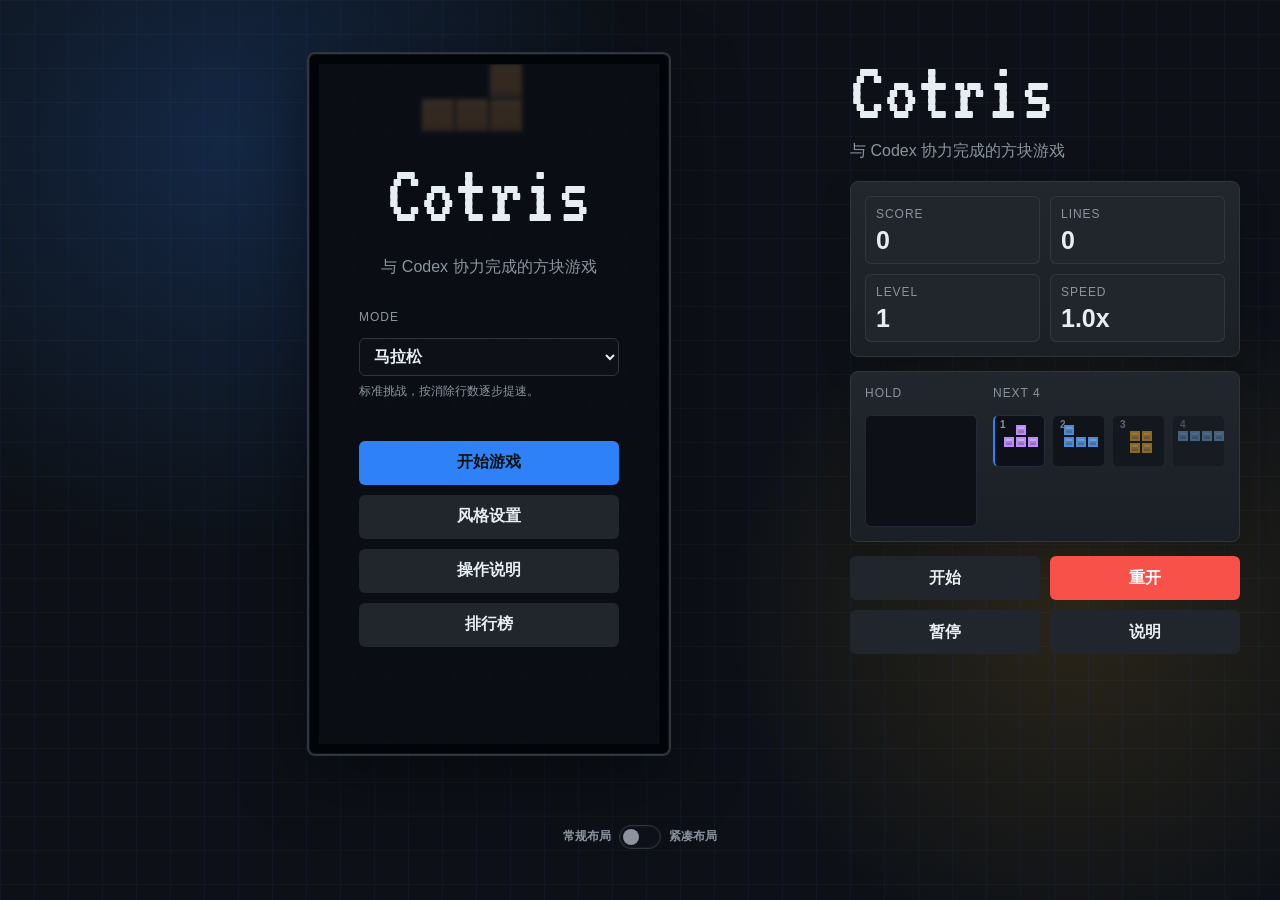
==== index.html @ e8be88e4 "Release Cotris 2.0" ====
<!doctype html>
<html lang="zh-CN">
<head>
  <meta charset="utf-8">
  <meta name="viewport" content="width=device-width, initial-scale=1">
  <title>Cotris</title>
  <link rel="icon" href="./assets/icons/favicon.ico" sizes="any">
  <link rel="icon" href="./assets/icons/cotris-icon.svg" type="image/svg+xml">
  <link rel="apple-touch-icon" href="./assets/icons/apple-touch-icon.png">
  <link rel="manifest" href="./site.webmanifest">
  <link rel="stylesheet" href="./src/styles/app.css?v=2.1-mobile-6">
</head>
<body>
  <main class="shell">
    <section class="stage" aria-label="Cotris 游戏区域">
      <div class="board-scale-box">
        <div class="board-scale-content">
        <div class="board-wrap">
        <canvas id="board" width="340" height="680" aria-label="Cotris 棋盘"></canvas>
        <div class="overlay show" id="overlay">
          <div class="overlay-panel active" data-view="menu">
            <h1 class="menu-title">Cotris</h1>
            <p>与 Codex 协力完成的方块游戏</p>
            <div class="mode-picker">
              <label class="label" for="modeSelect">Mode</label>
              <select id="modeSelect" aria-label="选择游戏模式"></select>
              <small id="modeDescription"></small>
            </div>
            <div class="overlay-actions">
              <button id="menuStartButton" type="button">开始游戏</button>
              <button class="secondary" data-open-view="settings" type="button">风格设置</button>
              <button class="secondary" data-open-view="help" type="button">操作说明</button>
              <button class="secondary" data-open-view="scores" type="button">排行榜</button>
            </div>
          </div>

          <div class="overlay-panel" data-view="pause">
            <h1>暂停</h1>
            <p>当前进度已保留</p>
            <div class="overlay-actions">
              <button id="resumeButton" type="button">继续</button>
              <button class="secondary" id="pauseRestartButton" type="button">重开</button>
              <button class="secondary" data-open-view="settings" type="button">风格设置</button>
              <button class="secondary" data-open-view="help" type="button">操作说明</button>
              <button class="secondary" data-open-view="menu" type="button">主菜单</button>
            </div>
          </div>

          <div class="overlay-panel" data-view="gameOver">
            <h1>游戏结束</h1>
            <p id="finalScoreText">最终分数：0</p>
            <div class="overlay-actions">
              <button id="playAgainButton" type="button">再玩一次</button>
              <button class="secondary" data-open-view="scores" type="button">排行榜</button>
              <button class="secondary" data-open-view="settings" type="button">风格设置</button>
              <button class="secondary" data-open-view="menu" type="button">主菜单</button>
            </div>
          </div>

          <div class="overlay-panel" data-view="settings">
            <h1>风格设置</h1>
            <div class="settings-block">
              <div class="theme-head">
                <div>
                  <span class="label">Theme</span>
                </div>
                <select id="themeSelect" aria-label="选择界面皮肤"></select>
              </div>
              <p class="theme-description" id="themeDescription"></p>
              <div class="swatches" id="themeSwatches" aria-label="当前方块配色"></div>
              <label class="setting-row">
                <span>
                  <strong>随机风格</strong>
                  <small>每消除 10 行后切换</small>
                </span>
                <input id="randomThemeToggle" type="checkbox">
              </label>
              <label class="setting-row">
                <span>
                  <strong>幽灵落点</strong>
                  <small>显示当前方块将落到的位置</small>
                </span>
                <input id="ghostToggle" type="checkbox">
              </label>
              <label class="setting-row">
                <span>
                  <strong>音效</strong>
                  <small>播放移动、旋转、落地、消除和菜单反馈</small>
                </span>
                <input id="soundToggle" type="checkbox">
              </label>
              <label class="setting-row">
                <span>
                  <strong>背景音乐</strong>
                  <small>开始游戏后播放，暂停时自动降低音量</small>
                </span>
                <input id="musicToggle" type="checkbox">
              </label>
              <div class="setting-row range-setting">
                <span>
                  <strong>音乐音量</strong>
                  <small><output id="musicVolumeValue" for="musicVolume">15%</output></small>
                </span>
                <input id="musicVolume" type="range" min="0" max="100" step="1" aria-label="音乐音量">
              </div>
            </div>
            <button class="secondary" data-back type="button">返回</button>
          </div>

          <div class="overlay-panel" data-view="scores">
            <h1>排行榜</h1>
            <ol class="score-list" id="scoreList"></ol>
            <button class="secondary" data-back type="button">返回</button>
          </div>

          <div class="overlay-panel" data-view="help">
            <h1>操作说明</h1>
            <div class="help-list">
              <div><span class="key">←</span><span class="key">→</span>左右移动</div>
              <div><span class="key">↑</span>旋转</div>
              <div><span class="key">C</span>暂存当前方块</div>
              <div><span class="key">↓</span>软降</div>
              <div><span class="key">Space</span>硬降</div>
              <div><span class="key">P</span>暂停 / 继续</div>
            </div>
            <button class="secondary" data-back type="button">返回</button>
          </div>
        </div>
        </div>
      </div>
      </div>
      <div class="touch" aria-label="触屏控制">
        <div class="touch-pad touch-move" aria-label="移动">
          <button class="touch-up" type="button" data-action="drop" aria-label="硬降">↑</button>
          <button class="touch-left" type="button" data-action="left" aria-label="左移">←</button>
          <button class="touch-down" type="button" data-action="down" aria-label="软降">↓</button>
          <button class="touch-right" type="button" data-action="right" aria-label="右移">→</button>
        </div>
        <button class="touch-hold" type="button" data-action="hold" aria-label="暂存">H</button>
        <div class="touch-pad touch-rotate" aria-label="旋转">
          <button type="button" data-action="rotateLeft" aria-label="左旋">↺</button>
          <button type="button" data-action="rotate" aria-label="右旋">↻</button>
        </div>
      </div>
    </section>

    <aside class="side">
      <header>
        <h1 class="title">Cotris</h1>
        <button class="mobile-actions-toggle" type="button" aria-label="打开游戏菜单" aria-expanded="false">☰</button>
        <p class="subtitle">与 Codex 协力完成的方块游戏</p>
      </header>

      <section class="panel stats" aria-label="游戏数据">
        <div class="stat">
          <span class="label">Score</span>
          <strong class="value" id="score">0</strong>
        </div>
        <div class="stat">
          <span class="label">Lines</span>
          <strong class="value" id="lines">0</strong>
        </div>
        <div class="stat">
          <span class="label">Level</span>
          <strong class="value" id="level">1</strong>
        </div>
        <div class="stat">
          <span class="label">Speed</span>
          <strong class="value" id="speed">1.00x</strong>
        </div>
      </section>

      <section class="panel previews" aria-label="暂存和后续方块">
        <div class="preview-block">
          <span class="label">Hold</span>
          <canvas id="hold" width="104" height="104"></canvas>
        </div>
        <div class="preview-block">
          <span class="label">Next 4</span>
          <div class="next-list" id="nextList" aria-label="后续五个方块"></div>
        </div>
      </section>

      <section class="actions">
        <button class="secondary" data-open-view="menu" type="button">开始</button>
        <button class="danger" type="button" id="resetButton">重开</button>
        <button class="secondary" type="button" id="pauseButton">暂停</button>
        <button class="secondary" data-open-view="help" type="button">说明</button>
      </section>

      <nav class="dev-links" aria-label="开发入口">
        <span>Dev</span>
        <a href="./theme-preview.html">Theme Preview</a>
        <a href="./todo.html">Todo</a>
        <a href="./about.html">About</a>
      </nav>
      <section class="panel effect-tests" aria-label="Effect tests">
        <span class="label">Effect Test</span>
        <div class="effect-test-grid">
          <button type="button" data-effect-test="wall">wall</button>
          <button type="button" data-effect-test="drop">drop</button>
          <button type="button" data-effect-test="clear">clear</button>
          <button type="button" data-effect-test="tetris">4-line</button>
          <button type="button" data-effect-test="hold">hold</button>
          <button type="button" data-effect-test="level">level</button>
          <button type="button" data-effect-test="theme">theme</button>
          <button type="button" data-effect-test="start">start</button>
          <button type="button" data-effect-test="over">over</button>
        </div>
        <span class="label">T-Spin Test</span>
        <div class="effect-test-grid">
          <button type="button" data-tspin-test="tDouble">T Double</button>
          <button type="button" data-tspin-test="tTriple">T Triple</button>
          <button type="button" data-tspin-test="clear">Clear</button>
        </div>
      </section>
      <section class="panel dev-panel" aria-label="Dev links">
        <nav class="dev-links">
          <span>Dev</span>
          <a href="./theme-preview.html">Theme Preview</a>
          <a href="./todo.html">Todo</a>
          <a href="./about.html">About</a>
        </nav>
      </section>
    </aside>
  </main>

  <div class="layout-switch" aria-label="布局切换">
    <span>常规布局</span>
    <label class="switch">
      <input id="mobileLayoutToggle" type="checkbox">
      <span></span>
    </label>
    <span>紧凑布局</span>
  </div>

  <script type="module" src="./src/main.js?v=2.1-mobile-6"></script>
</body>
</html>
---- src/styles/app.css ----
@font-face {
  font-family: "VT323";
  src: url("../../assets/fonts/VT323-Regular.ttf") format("truetype");
  font-weight: 400;
  font-style: normal;
  font-display: swap;
}

@font-face {
  font-family: "VT323";
  src: url("../../assets/fonts/VT323-Regular.ttf") format("truetype");
  font-weight: 700;
  font-style: normal;
  font-display: swap;
}

:root {
  --bg: #10131f;
  --panel: #171c2c;
  --panel-2: #20283c;
  --line: #344058;
  --text: #f2f6ff;
  --muted: #a8b3c9;
  --accent: #00d4a6;
  --danger: #ff5b6e;
  --gold: #ffc857;
  --shadow: rgba(0, 0, 0, .36);
  --board-shell: #0b0f19;
  --key-bg: #101725;
  --touch-bg: #243049;
  --overlay-bg: rgba(9, 13, 22, .78);
  --grid-a: rgba(255,255,255,.035);
  --grid-b: rgba(255,255,255,.03);
  --glow-a: rgba(0, 212, 166, .22);
  --glow-b: rgba(255, 200, 87, .18);
  --cell: 34px;
  --board-scale: 1;
  --board-outer-width: 364px;
  --board-outer-height: 704px;
  font-family: "Trebuchet MS", "Segoe UI", sans-serif;
}

* {
  box-sizing: border-box;
}

html {
  overflow-x: hidden;
}

[hidden] {
  display: none !important;
}

body {
  min-height: 100vh;
  margin: 0;
  color: var(--text);
  background:
    linear-gradient(90deg, var(--grid-a) 1px, transparent 1px) 0 0 / var(--cell) var(--cell),
    linear-gradient(var(--grid-b) 1px, transparent 1px) 0 0 / var(--cell) var(--cell),
    radial-gradient(circle at 18% 16%, var(--glow-a), transparent 32%),
    radial-gradient(circle at 84% 68%, var(--glow-b), transparent 28%),
    var(--bg);
  display: grid;
  place-items: center;
  padding: 24px;
  overflow-x: hidden;
}

body > :not(.theme-page-fade) {
  position: relative;
  z-index: 1;
}

.theme-page-fade {
  position: fixed;
  inset: 0;
  z-index: 0;
  pointer-events: none;
}

.shell {
  width: min(100%, 980px);
  display: grid;
  grid-template-columns: minmax(300px, auto) 280px;
  gap: 22px;
  align-items: start;
}

.stage {
  display: grid;
  justify-content: center;
  gap: 14px;
}

.board-scale-box {
  width: var(--board-outer-width);
  height: var(--board-outer-height);
}

.board-scale-content {
  width: var(--board-outer-width);
  height: var(--board-outer-height);
  transform: scale(var(--board-scale));
  transform-origin: top left;
}

.board-wrap {
  position: relative;
  border: 2px solid var(--line);
  background: var(--board-shell);
  box-shadow: 0 22px 70px var(--shadow), inset 0 0 0 1px rgba(255,255,255,.06);
  padding: 10px;
  border-radius: 8px;
}

canvas {
  display: block;
  image-rendering: pixelated;
}

#board {
  width: calc(var(--cell) * 10);
  height: calc(var(--cell) * 20);
  background: #0d1220;
}

.overlay {
  position: absolute;
  inset: 10px;
  display: none;
  text-align: center;
  background: var(--overlay-bg);
  backdrop-filter: blur(2px);
  overflow: auto;
  padding: 24px;
}

.overlay.show {
  display: grid;
  place-items: center;
}

.overlay-panel {
  display: none;
  width: min(100%, 260px);
  gap: 14px;
}

.overlay-panel.active {
  display: grid;
}

.overlay h1 {
  margin: 0 0 12px;
  font-size: clamp(30px, 6vw, 54px);
  letter-spacing: 0;
  line-height: 1;
}

.overlay .menu-title {
  font-family: "VT323", "OCR A Extended", "Courier New", monospace;
  font-size: clamp(54px, 11vw, 86px);
  font-weight: 400;
  line-height: .82;
}

.overlay p {
  margin: 0 0 18px;
  color: var(--muted);
}

.overlay-actions {
  display: grid;
  gap: 10px;
}

.mode-picker {
  display: grid;
  gap: 7px;
  margin-bottom: 12px;
  text-align: left;
}

.mode-picker small {
  min-height: 32px;
  color: var(--muted);
  font-size: 12px;
  line-height: 1.35;
}

.settings-block {
  display: grid;
  gap: 10px;
  text-align: left;
}

.score-list {
  display: grid;
  gap: 8px;
  margin: 0;
  padding: 0;
  list-style-position: inside;
  text-align: left;
}

.score-list li {
  padding: 9px 10px;
  border: 1px solid var(--line);
  border-radius: 6px;
  background: var(--key-bg);
}

.help-list {
  display: grid;
  gap: 8px;
  color: var(--muted);
  font-size: 14px;
  text-align: left;
}

.side {
  display: grid;
  gap: 14px;
}

.title {
  margin: 0;
  font-family: "VT323", "OCR A Extended", "Courier New", monospace;
  font-weight: 700;
  font-size: clamp(54px, 11vw, 86px);
  line-height: .95;
  letter-spacing: 0;
}

.subtitle {
  display: block;
  margin: 6px 0 4px;
  color: var(--muted);
  line-height: 1.5;
}

.mobile-actions-toggle {
  display: none;
}

.panel {
  border: 1px solid var(--line);
  background: linear-gradient(180deg, rgba(255,255,255,.05), rgba(255,255,255,.02)), var(--panel);
  border-radius: 8px;
  padding: 14px;
  box-shadow: 0 14px 30px rgba(0,0,0,.18);
}

.stats {
  display: grid;
  grid-template-columns: 1fr 1fr;
  gap: 10px;
}

.stat {
  min-height: 68px;
  border: 1px solid rgba(255,255,255,.08);
  background: var(--panel-2);
  border-radius: 6px;
  padding: 10px;
}

.label {
  display: block;
  color: var(--muted);
  font-size: 12px;
  text-transform: uppercase;
  letter-spacing: .08em;
  margin-bottom: 7px;
}

.value {
  font-size: 25px;
  font-weight: 800;
  line-height: 1;
}

.previews {
  display: grid;
  grid-template-columns: auto 1fr;
  gap: 16px;
  align-items: stretch;
}

.preview-block {
  display: grid;
  grid-template-rows: auto 1fr;
  gap: 8px;
}

.theme-panel {
  display: grid;
  gap: 10px;
}

.theme-head {
  display: grid;
  grid-template-columns: 1fr;
  gap: 12px;
  align-items: start;
}

#themeName {
  display: block;
  font-size: 18px;
  line-height: 1.15;
}

select {
  min-height: 38px;
  width: 100%;
  border: 1px solid var(--line);
  border-radius: 6px;
  color: var(--text);
  background: var(--key-bg);
  font: inherit;
  font-weight: 700;
  padding: 0 10px;
}

.theme-description {
  margin: 0;
  color: var(--muted);
  font-size: 13px;
  line-height: 1.45;
}

.setting-row {
  display: grid;
  grid-template-columns: 1fr auto;
  gap: 12px;
  align-items: center;
  padding: 10px;
  border: 1px solid var(--line);
  border-radius: 6px;
  background: var(--key-bg);
  color: var(--text);
}

.setting-row span {
  display: grid;
  gap: 3px;
}

.setting-row small {
  color: var(--muted);
  font-size: 12px;
}

.setting-row input {
  width: 18px;
  height: 18px;
  accent-color: var(--accent);
}

.range-setting {
  grid-template-columns: 1fr;
}

.range-setting input[type="range"] {
  width: 100%;
  height: 24px;
}

.swatches {
  display: grid;
  grid-template-columns: repeat(7, 1fr);
  gap: 6px;
}

.swatch {
  display: grid;
  place-items: center;
  min-width: 0;
  aspect-ratio: 1;
  border-radius: 5px;
  color: rgba(0, 0, 0, .72);
  font-size: 12px;
  font-weight: 900;
  text-shadow: 0 1px rgba(255, 255, 255, .18);
  box-shadow: inset 0 0 0 1px rgba(255,255,255,.25), inset 0 -7px 0 rgba(0,0,0,.12);
}

.effect-tests,
.dev-panel {
  display: none;
  gap: 8px;
}

.effect-test-grid {
  display: grid;
  grid-template-columns: repeat(3, 1fr);
  gap: 6px;
}

.effect-test-grid button {
  min-height: 28px;
  border: 1px solid var(--line);
  border-radius: 4px;
  color: var(--muted);
  background: var(--key-bg);
  font: inherit;
  font-size: 12px;
  font-weight: 700;
  padding: 0 6px;
  cursor: pointer;
}

.effect-test-grid button:hover {
  color: var(--text);
  border-color: var(--accent);
}

#hold {
  width: 100%;
  border-radius: 6px;
  background: #101725;
  border: 1px solid rgba(255,255,255,.08);
}

#hold {
  width: 112px;
  height: 112px;
}

.next-list {
  display: grid;
  grid-template-columns: repeat(auto-fit, minmax(52px, 52px));
  gap: 8px;
  align-content: start;
  justify-content: start;
  max-width: 232px;
}

.next-slot {
  position: relative;
  width: 52px;
  height: 52px;
  border: 1px solid rgba(255,255,255,.08);
  border-left: 2px solid transparent;
  border-radius: 6px;
  background: var(--key-bg);
  padding: 0;
  overflow: hidden;
  transition: opacity .16s ease, border-color .16s ease, background .16s ease;
}

.next-slot.is-current {
  border-left-color: var(--accent);
  background: color-mix(in srgb, var(--key-bg), var(--accent) 10%);
}

.next-index {
  position: absolute;
  top: 4px;
  left: 5px;
  color: var(--muted);
  font-size: 10px;
  font-weight: 800;
  line-height: 1;
  z-index: 1;
}

.next-slot canvas {
  width: 52px;
  height: 52px;
  border-radius: 4px;
  background: #101725;
}

.controls {
  display: grid;
  gap: 8px;
  color: var(--muted);
  font-size: 14px;
  line-height: 1.35;
}

.key {
  display: inline-grid;
  place-items: center;
  min-width: 30px;
  height: 26px;
  padding: 0 8px;
  margin-right: 6px;
  color: var(--text);
  border: 1px solid var(--line);
  border-bottom-width: 3px;
  border-radius: 5px;
  background: var(--key-bg);
  font-weight: 700;
}

button {
  min-height: 44px;
  border: 0;
  border-radius: 6px;
  color: #07120f;
  background: var(--accent);
  font: inherit;
  font-weight: 800;
  cursor: pointer;
  transition: transform .12s ease, filter .12s ease;
  touch-action: manipulation;
}

button:hover {
  filter: brightness(1.08);
}

button:active {
  transform: translateY(1px) scale(.99);
}

.secondary {
  color: var(--text);
  background: var(--touch-bg);
}

.danger {
  color: #fff;
  background: var(--danger);
}

.actions {
  display: grid;
  grid-template-columns: 1fr 1fr;
  gap: 10px;
}

.dev-links {
  display: flex;
  flex-wrap: wrap;
  gap: 8px 12px;
  align-items: center;
  color: color-mix(in srgb, var(--muted), transparent 18%);
  font-size: 11px;
  line-height: 1.2;
}

.side > .dev-links {
  display: none;
}

.effect-tests .dev-links {
  padding-top: 2px;
}

.dev-links span {
  color: color-mix(in srgb, var(--muted), transparent 38%);
  font-weight: 900;
  letter-spacing: .08em;
  text-transform: uppercase;
}

.dev-links a {
  color: inherit;
  text-decoration: none;
  border-bottom: 1px solid transparent;
}

.dev-links a:hover {
  color: var(--text);
  border-bottom-color: var(--accent);
}

.touch {
  display: none;
  grid-template-columns: auto 1fr auto;
  gap: 12px;
  align-items: center;
  justify-items: stretch;
  user-select: none;
  -webkit-user-select: none;
  -webkit-touch-callout: none;
  touch-action: none;
}

.touch button {
  min-width: 0;
  color: var(--text);
  background: var(--touch-bg);
  font-size: 20px;
  user-select: none;
  -webkit-user-select: none;
  -webkit-touch-callout: none;
  touch-action: none;
}

.touch button.is-pressed {
  filter: brightness(1.16);
  transform: translateY(1px) scale(.99);
}

.touch-pad {
  width: fit-content;
  min-height: 0;
  border: 1px solid var(--line);
  border-radius: 8px;
  background: color-mix(in srgb, var(--panel), transparent 18%);
  box-shadow: inset 0 0 0 1px rgba(255,255,255,.04);
  padding: 8px;
}

.touch-move {
  display: grid;
  grid-template-columns: repeat(3, 42px);
  grid-template-rows: repeat(2, 42px);
  gap: 6px;
  place-content: center;
}

.touch-move button,
.touch-rotate button,
.touch-hold {
  width: 40px;
  height: 40px;
  min-height: 40px;
  padding: 0;
}

.touch-move button {
  width: 42px;
  height: 42px;
  min-height: 42px;
}

.touch-up {
  grid-column: 2;
  grid-row: 1;
}

.touch-left {
  grid-column: 1;
  grid-row: 2;
}

.touch-down {
  grid-column: 2;
  grid-row: 2;
}

.touch-right {
  grid-column: 3;
  grid-row: 2;
}

.touch-up {
  background: var(--gold);
  color: #171007;
}

.touch-hold {
  align-self: center;
  justify-self: center;
  border-radius: 50%;
  background: var(--accent);
  color: #07120f;
}

.touch-rotate {
  display: grid;
  grid-template-columns: repeat(2, 54px);
  min-height: 107px;
  gap: 8px;
  place-content: center;
}

.touch-rotate button {
  width: 54px;
  height: 88px;
  min-height: 88px;
}

.layout-switch {
  display: flex;
  gap: 8px;
  align-items: center;
  justify-content: center;
  margin-top: 14px;
  color: var(--muted);
  font-size: 12px;
  font-weight: 800;
}

.switch {
  display: inline-flex;
  align-items: center;
  cursor: pointer;
  user-select: none;
  -webkit-user-select: none;
}

.switch input {
  position: absolute;
  opacity: 0;
  pointer-events: none;
}

.switch span {
  position: relative;
  width: 42px;
  height: 24px;
  border: 1px solid var(--line);
  border-radius: 999px;
  background: var(--key-bg);
  box-shadow: inset 0 0 0 1px rgba(255,255,255,.04);
  transition: background .16s ease, border-color .16s ease;
}

.switch span::after {
  content: "";
  position: absolute;
  top: 3px;
  left: 3px;
  width: 16px;
  height: 16px;
  border-radius: 50%;
  background: var(--muted);
  transition: transform .16s ease, background .16s ease;
}

.switch input:checked + span {
  border-color: var(--accent);
  background: color-mix(in srgb, var(--accent), var(--key-bg) 72%);
}

.switch input:checked + span::after {
  transform: translateX(18px);
  background: var(--text);
}

@media (max-width: 760px) {
  body {
    padding: 14px;
    align-items: start;
  }

  html,
  body,
  .shell {
    user-select: none;
    -webkit-user-select: none;
    -webkit-touch-callout: none;
    touch-action: manipulation;
  }

  select,
  input,
  textarea {
    user-select: auto;
    -webkit-user-select: auto;
    touch-action: manipulation;
  }

  :root {
    --cell: 34px;
  }

  .shell {
    width: min(100%, calc(100vw - 28px));
    grid-template-columns: 1fr;
    justify-items: center;
  }

  .stage {
    gap: 10px;
    width: 100%;
    min-width: 0;
    justify-items: center;
  }

  .board-scale-box {
    width: calc(var(--board-outer-width) * var(--board-scale));
    height: calc(var(--board-outer-height) * var(--board-scale));
  }

  .side {
    min-width: 0;
    max-width: 100%;
    width: 100%;
  }

  .side > *,
  .panel,
  .actions,
  .effect-test-grid {
    min-width: 0;
    max-width: 100%;
  }

  .title {
    font-size: 32px;
  }

  .subtitle,
  .controls {
    display: none;
  }

  .touch {
    display: grid;
    width: calc(var(--board-outer-width) * var(--board-scale));
    max-width: 100%;
  }

  .previews {
    grid-template-columns: auto 1fr;
    gap: 12px;
  }

  #hold {
    width: 112px;
    height: 112px;
  }

  .next-list {
    grid-template-columns: repeat(auto-fit, minmax(52px, 52px));
  }

  .layout-switch {
    width: min(100%, calc(100vw - 28px));
    margin-top: 10px;
  }

  body.mobile-layout-on .shell {
    width: min(100%, calc(100vw - 28px));
    grid-template-columns: auto calc(var(--board-outer-width) * var(--board-scale)) auto;
    grid-template-rows: auto auto auto auto;
    gap: 8px;
    justify-content: center;
    align-items: start;
  }

  body.mobile-layout-on .stage,
  body.mobile-layout-on .side,
  body.mobile-layout-on .previews {
    display: contents;
  }

  body.mobile-layout-on .effect-tests,
  body.mobile-layout-on .dev-panel,
  body.mobile-layout-on .side > .dev-links {
    display: none;
  }

  body.mobile-layout-on .side header {
    display: flex;
    grid-column: 2;
    grid-row: 1;
    width: 100%;
    align-items: center;
    justify-content: space-between;
    justify-self: start;
    position: relative;
  }

  body.mobile-layout-on .title {
    font-size: 30px;
    line-height: 1;
    padding-top: 0;
  }

  body.mobile-layout-on .subtitle {
    display: none;
  }

  body.mobile-layout-on .mobile-actions-toggle {
    display: grid;
    place-items: center;
    width: 36px;
    height: 32px;
    min-height: 32px;
    padding: 0;
    color: var(--text);
    background: var(--touch-bg);
    border: 1px solid var(--line);
    border-radius: 6px;
    font-size: 19px;
    line-height: 1;
  }

  body.mobile-layout-on .stats {
    grid-column: 1;
    grid-row: 2;
    align-self: start;
    justify-self: stretch;
    display: grid;
    grid-template-columns: 1fr;
    width: 56px;
    margin-top: 76px;
    padding: 0;
    gap: 10px;
    border: 0;
    background: transparent;
    box-shadow: none;
    text-align: center;
  }

  body.mobile-layout-on .stat {
    min-height: 0;
    padding: 0;
    border: 0;
    background: transparent;
    border-radius: 0;
  }

  body.mobile-layout-on .stat .label {
    margin-bottom: 3px;
    font-size: 9px;
    letter-spacing: .03em;
  }

  body.mobile-layout-on .value {
    display: block;
    font-size: 13px;
    line-height: 1;
    overflow-wrap: anywhere;
  }

  body.mobile-layout-on .board-scale-box {
    grid-column: 2;
    grid-row: 2;
  }

  body.mobile-layout-on .previews .preview-block {
    width: 56px;
    min-width: 56px;
    gap: 4px;
    align-self: start;
  }

  body.mobile-layout-on .previews .preview-block:first-child {
    grid-column: 1;
    grid-row: 2;
  }

  body.mobile-layout-on .previews .preview-block:last-child {
    grid-column: 3;
    grid-row: 2;
  }

  body.mobile-layout-on .previews .label {
    margin-bottom: 0;
    font-size: 10px;
    text-align: center;
  }

  body.mobile-layout-on #hold {
    width: 52px;
    height: 52px;
  }

  body.mobile-layout-on .next-list {
    grid-template-columns: 52px;
    max-width: 52px;
    gap: 6px;
  }

  body.mobile-layout-on .next-slot {
    display: grid;
    place-items: center;
  }

  body.mobile-layout-on .next-slot canvas {
    transform: translateY(3px);
  }

  body.mobile-layout-on .touch {
    grid-column: 1 / -1;
    grid-row: 3;
    width: 100%;
  }

  body.mobile-layout-on .touch-rotate {
    grid-template-columns: repeat(2, 54px);
  }

  body.mobile-layout-on .touch-rotate button {
    display: grid;
    place-items: center;
    width: 54px;
    height: 88px;
    min-height: 88px;
    border: 1px solid rgba(255,255,255,.08);
    border-radius: 6px;
    font-size: 22px;
    line-height: 1;
    box-shadow: inset 0 -6px 0 rgba(0,0,0,.08);
  }

  body.mobile-layout-on .actions {
    display: none;
    grid-column: 2;
    grid-row: 1;
    justify-self: end;
    align-self: start;
    grid-template-columns: 1fr;
    width: 112px;
    margin-top: 38px;
    gap: 6px;
    z-index: 8;
    padding: 8px;
    border: 1px solid var(--line);
    border-radius: 8px;
    background: color-mix(in srgb, var(--panel), transparent 6%);
    box-shadow: 0 14px 28px rgba(0,0,0,.24);
    position: absolute;
    top: 0;
    right: 0;
  }

  body.mobile-layout-on.mobile-actions-open .actions {
    display: grid;
  }

  body.mobile-layout-on .actions button {
    min-height: 36px;
    padding: 0 6px;
    font-size: 13px;
  }

  body.mobile-layout-on .actions button[data-open-view="menu"] {
    order: 1;
  }

  body.mobile-layout-on .actions #pauseButton {
    order: 2;
  }

  body.mobile-layout-on .actions button[data-open-view="help"] {
    order: 3;
  }

  body.mobile-layout-on .actions #resetButton {
    order: 4;
  }
}
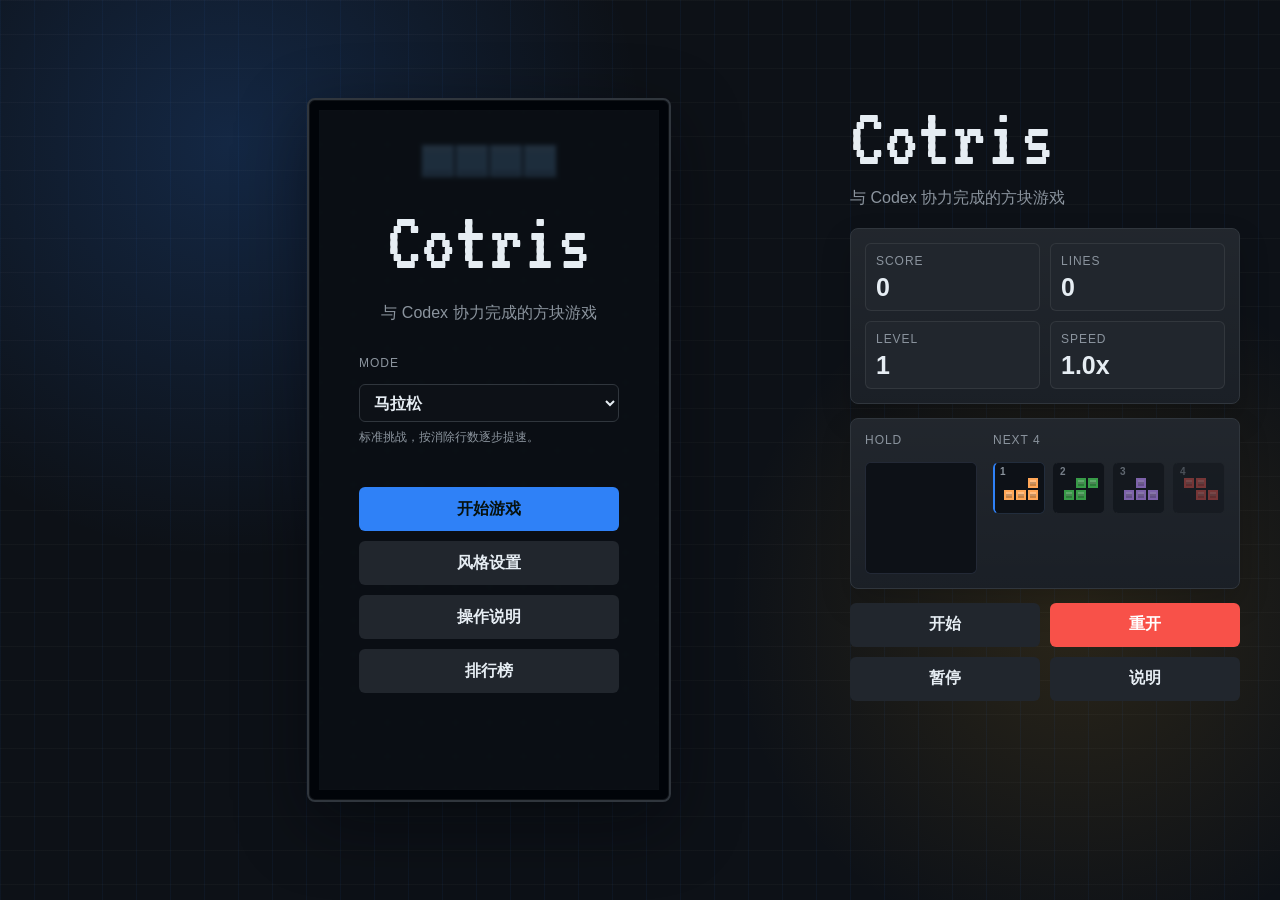
==== commit 4a614f1c: "Refine compact layout settings" ====
--- a/index.html
+++ b/index.html
@@ -8,7 +8,7 @@
   <link rel="icon" href="./assets/icons/cotris-icon.svg" type="image/svg+xml">
   <link rel="apple-touch-icon" href="./assets/icons/apple-touch-icon.png">
   <link rel="manifest" href="./site.webmanifest">
-  <link rel="stylesheet" href="./src/styles/app.css?v=2.1-mobile-6">
+  <link rel="stylesheet" href="./src/styles/app.css?v=2.1-mobile-9">
 </head>
 <body>
   <main class="shell">
@@ -77,12 +77,19 @@
               </label>
               <label class="setting-row">
                 <span>
+                  <strong>移动布局</strong>
+                  <small>窄屏时使用更紧凑的操作界面</small>
+                </span>
+                <input id="mobileLayoutToggle" type="checkbox">
+              </label>
+              <label class="setting-row" hidden>
+                <span>
                   <strong>幽灵落点</strong>
                   <small>显示当前方块将落到的位置</small>
                 </span>
                 <input id="ghostToggle" type="checkbox">
               </label>
-              <label class="setting-row">
+              <label class="setting-row" hidden>
                 <span>
                   <strong>音效</strong>
                   <small>播放移动、旋转、落地、消除和菜单反馈</small>
@@ -117,7 +124,8 @@
             <h1>操作说明</h1>
             <div class="help-list">
               <div><span class="key">←</span><span class="key">→</span>左右移动</div>
-              <div><span class="key">↑</span>旋转</div>
+              <div><span class="key">↑</span><span class="key">X</span>右旋</div>
+              <div><span class="key">Z</span>左旋</div>
               <div><span class="key">C</span>暂存当前方块</div>
               <div><span class="key">↓</span>软降</div>
               <div><span class="key">Space</span>硬降</div>
@@ -225,15 +233,6 @@
     </aside>
   </main>
 
-  <div class="layout-switch" aria-label="布局切换">
-    <span>常规布局</span>
-    <label class="switch">
-      <input id="mobileLayoutToggle" type="checkbox">
-      <span></span>
-    </label>
-    <span>紧凑布局</span>
-  </div>
-
-  <script type="module" src="./src/main.js?v=2.1-mobile-6"></script>
+  <script type="module" src="./src/main.js?v=2.1-mobile-9"></script>
 </body>
 </html>
--- a/src/styles/app.css
+++ b/src/styles/app.css
@@ -223,6 +223,7 @@
 .side {
   display: grid;
   gap: 14px;
+  align-content: start;
 }
 
 .title {
@@ -679,17 +680,6 @@
   min-height: 88px;
 }
 
-.layout-switch {
-  display: flex;
-  gap: 8px;
-  align-items: center;
-  justify-content: center;
-  margin-top: 14px;
-  color: var(--muted);
-  font-size: 12px;
-  font-weight: 800;
-}
-
 .switch {
   display: inline-flex;
   align-items: center;
@@ -823,11 +813,6 @@
 
   .next-list {
     grid-template-columns: repeat(auto-fit, minmax(52px, 52px));
-  }
-
-  .layout-switch {
-    width: min(100%, calc(100vw - 28px));
-    margin-top: 10px;
   }
 
   body.mobile-layout-on .shell {
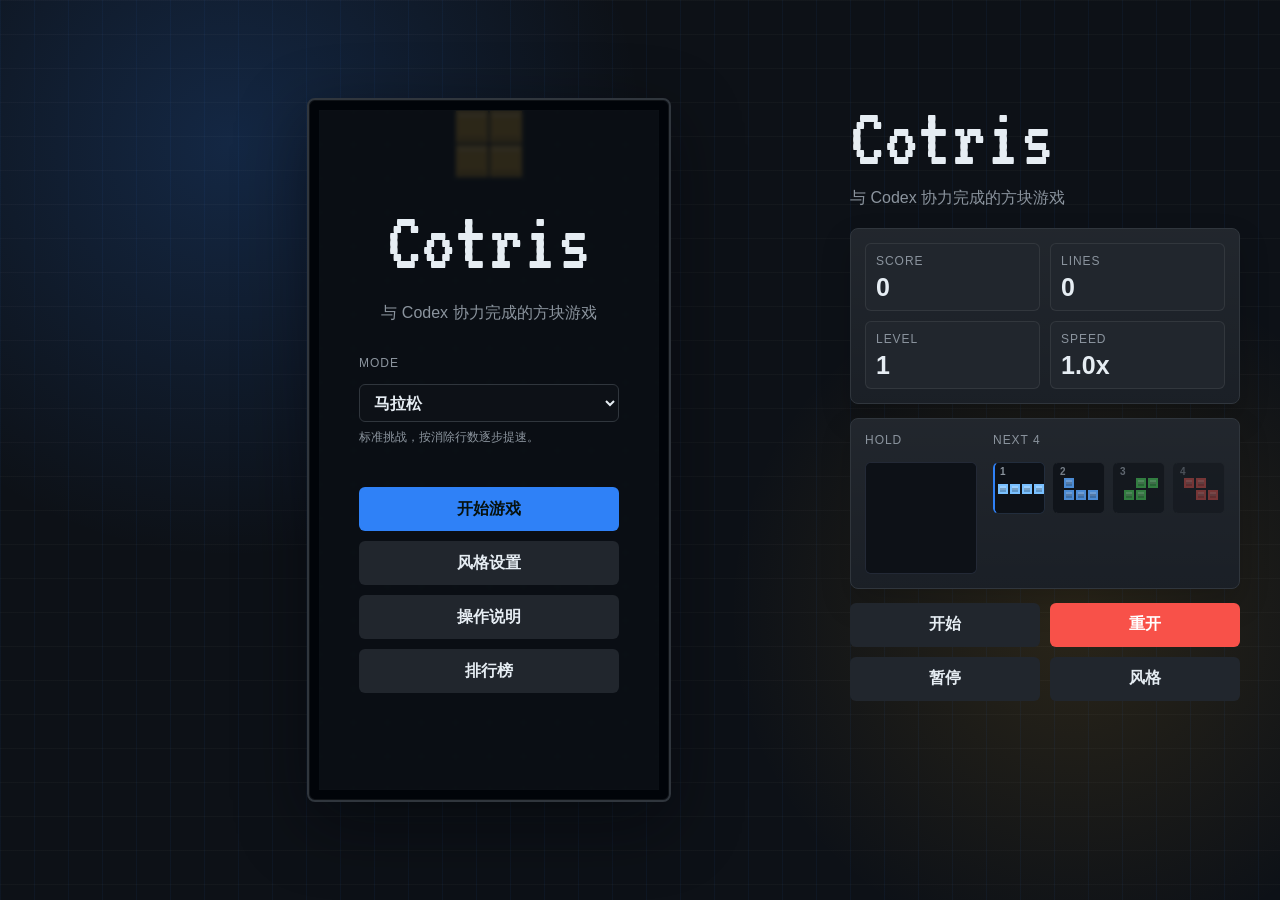
==== commit 7ab6e864: "Polish compact settings menu" ====
--- a/index.html
+++ b/index.html
@@ -8,7 +8,7 @@
   <link rel="icon" href="./assets/icons/cotris-icon.svg" type="image/svg+xml">
   <link rel="apple-touch-icon" href="./assets/icons/apple-touch-icon.png">
   <link rel="manifest" href="./site.webmanifest">
-  <link rel="stylesheet" href="./src/styles/app.css?v=2.1-mobile-9">
+  <link rel="stylesheet" href="./src/styles/app.css?v=2.1-mobile-11">
 </head>
 <body>
   <main class="shell">
@@ -96,7 +96,7 @@
                 </span>
                 <input id="soundToggle" type="checkbox">
               </label>
-              <label class="setting-row">
+              <label class="setting-row" hidden>
                 <span>
                   <strong>背景音乐</strong>
                   <small>开始游戏后播放，暂停时自动降低音量</small>
@@ -193,7 +193,7 @@
         <button class="secondary" data-open-view="menu" type="button">开始</button>
         <button class="danger" type="button" id="resetButton">重开</button>
         <button class="secondary" type="button" id="pauseButton">暂停</button>
-        <button class="secondary" data-open-view="help" type="button">说明</button>
+        <button class="secondary" data-open-view="settings" type="button">风格</button>
       </section>
 
       <nav class="dev-links" aria-label="开发入口">
@@ -233,6 +233,6 @@
     </aside>
   </main>
 
-  <script type="module" src="./src/main.js?v=2.1-mobile-9"></script>
+  <script type="module" src="./src/main.js?v=2.1-mobile-11"></script>
 </body>
 </html>
--- a/src/styles/app.css
+++ b/src/styles/app.css
@@ -1016,11 +1016,11 @@
     order: 1;
   }
 
+  body.mobile-layout-on .actions button[data-open-view="settings"] {
+    order: 2;
+  }
+
   body.mobile-layout-on .actions #pauseButton {
-    order: 2;
-  }
-
-  body.mobile-layout-on .actions button[data-open-view="help"] {
     order: 3;
   }
 
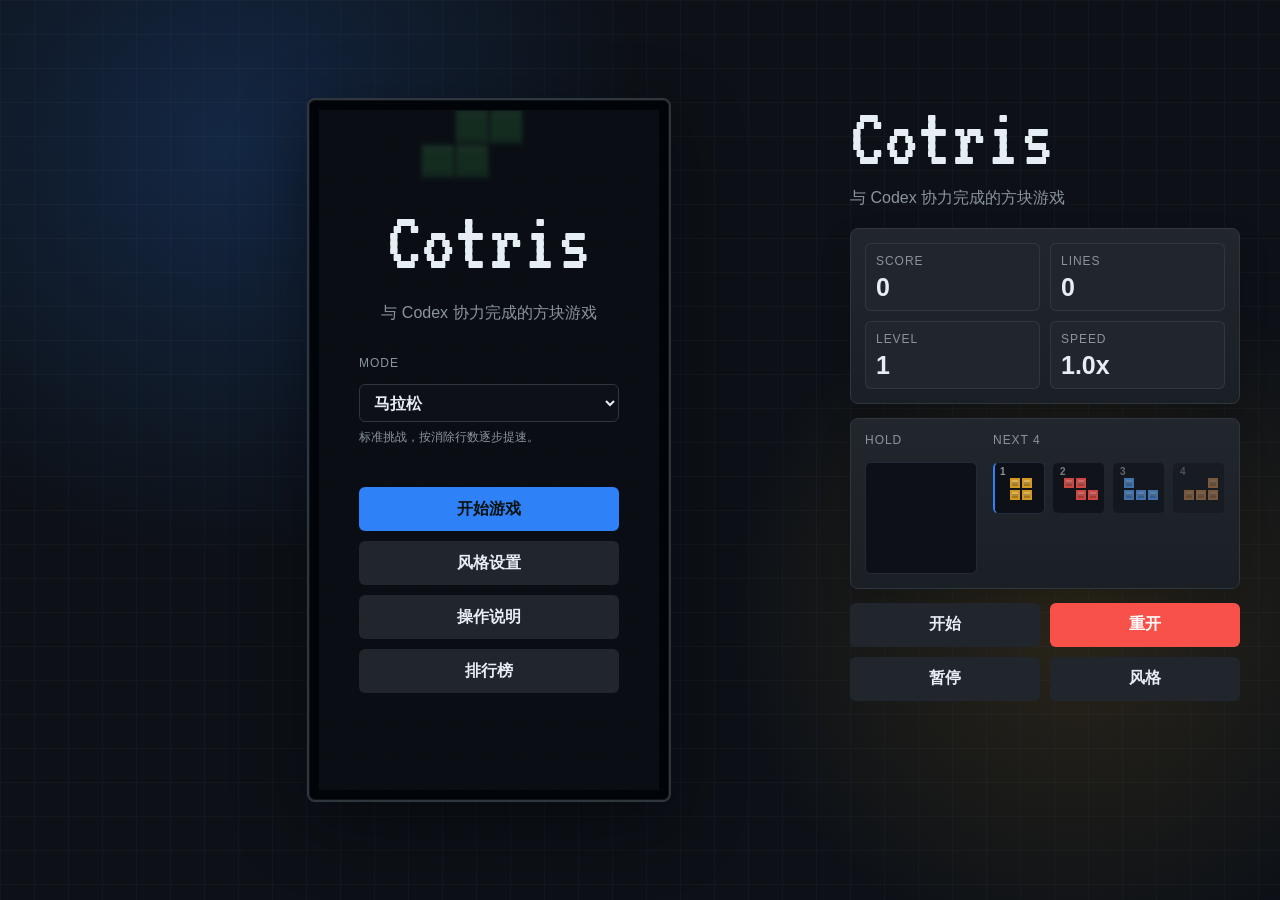
==== commit 82ba915f: "Improve compact mobile controls" ====
--- a/index.html
+++ b/index.html
@@ -8,7 +8,7 @@
   <link rel="icon" href="./assets/icons/cotris-icon.svg" type="image/svg+xml">
   <link rel="apple-touch-icon" href="./assets/icons/apple-touch-icon.png">
   <link rel="manifest" href="./site.webmanifest">
-  <link rel="stylesheet" href="./src/styles/app.css?v=2.1-mobile-11">
+  <link rel="stylesheet" href="./src/styles/app.css?v=2.1-mobile-14">
 </head>
 <body>
   <main class="shell">
@@ -233,6 +233,6 @@
     </aside>
   </main>
 
-  <script type="module" src="./src/main.js?v=2.1-mobile-11"></script>
+  <script type="module" src="./src/main.js?v=2.1-mobile-14"></script>
 </body>
 </html>
--- a/src/styles/app.css
+++ b/src/styles/app.css
@@ -629,7 +629,7 @@
 
 .touch-move button {
   width: 42px;
-  height: 42px;
+  height: 100%;
   min-height: 42px;
 }
 
@@ -640,7 +640,7 @@
 
 .touch-left {
   grid-column: 1;
-  grid-row: 2;
+  grid-row: 1 / span 2;
 }
 
 .touch-down {
@@ -650,7 +650,13 @@
 
 .touch-right {
   grid-column: 3;
-  grid-row: 2;
+  grid-row: 1 / span 2;
+}
+
+.touch-left,
+.touch-right {
+  height: 100%;
+  min-height: 100%;
 }
 
 .touch-up {
@@ -817,9 +823,11 @@
 
   body.mobile-layout-on .shell {
     width: min(100%, calc(100vw - 28px));
+    min-height: calc(100svh - 28px);
     grid-template-columns: auto calc(var(--board-outer-width) * var(--board-scale)) auto;
     grid-template-rows: auto auto auto auto;
-    gap: 8px;
+    gap: 12px 8px;
+    align-content: center;
     justify-content: center;
     align-items: start;
   }
@@ -875,18 +883,19 @@
   body.mobile-layout-on .stats {
     grid-column: 1;
     grid-row: 2;
-    align-self: start;
+    align-self: center;
     justify-self: stretch;
     display: grid;
     grid-template-columns: 1fr;
     width: 56px;
-    margin-top: 76px;
+    margin-top: 0;
     padding: 0;
-    gap: 10px;
+    gap: 14px;
     border: 0;
     background: transparent;
     box-shadow: none;
     text-align: center;
+    transform: translateY(18px);
   }
 
   body.mobile-layout-on .stat {
@@ -919,12 +928,13 @@
     width: 56px;
     min-width: 56px;
     gap: 4px;
-    align-self: start;
+    align-self: center;
   }
 
   body.mobile-layout-on .previews .preview-block:first-child {
     grid-column: 1;
     grid-row: 2;
+    transform: translateY(-112px);
   }
 
   body.mobile-layout-on .previews .preview-block:last-child {
@@ -962,6 +972,7 @@
     grid-column: 1 / -1;
     grid-row: 3;
     width: 100%;
+    margin-top: 10px;
   }
 
   body.mobile-layout-on .touch-rotate {
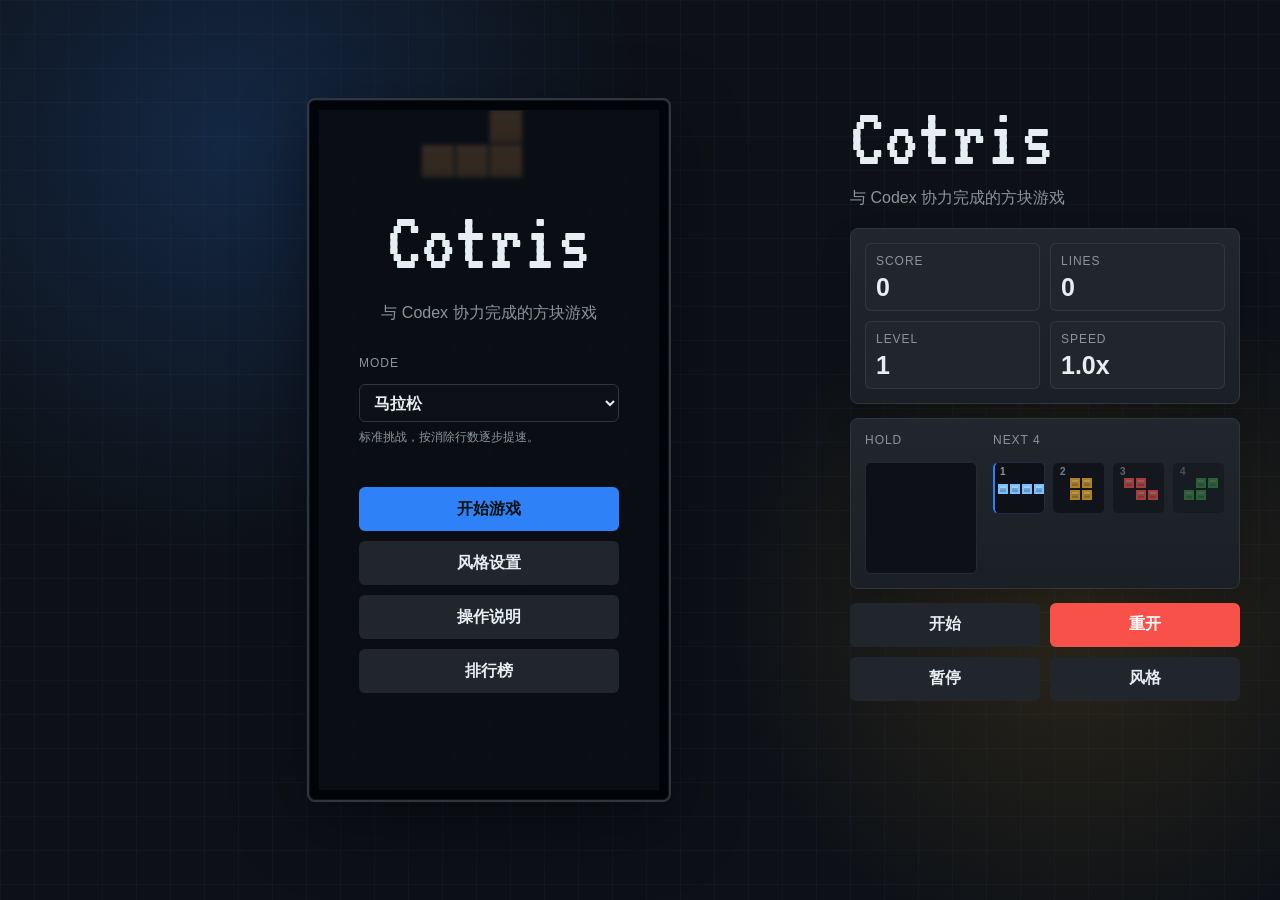
==== commit cc1f1250: "Refine compact touch controls" ====
--- a/index.html
+++ b/index.html
@@ -8,7 +8,7 @@
   <link rel="icon" href="./assets/icons/cotris-icon.svg" type="image/svg+xml">
   <link rel="apple-touch-icon" href="./assets/icons/apple-touch-icon.png">
   <link rel="manifest" href="./site.webmanifest">
-  <link rel="stylesheet" href="./src/styles/app.css?v=2.1-mobile-14">
+  <link rel="stylesheet" href="./src/styles/app.css?v=2.1-mobile-16">
 </head>
 <body>
   <main class="shell">
@@ -233,6 +233,6 @@
     </aside>
   </main>
 
-  <script type="module" src="./src/main.js?v=2.1-mobile-14"></script>
+  <script type="module" src="./src/main.js?v=2.1-mobile-16"></script>
 </body>
 </html>
--- a/src/styles/app.css
+++ b/src/styles/app.css
@@ -612,7 +612,7 @@
 
 .touch-move {
   display: grid;
-  grid-template-columns: repeat(3, 42px);
+  grid-template-columns: 48px 64px 48px;
   grid-template-rows: repeat(2, 42px);
   gap: 6px;
   place-content: center;
@@ -628,7 +628,7 @@
 }
 
 .touch-move button {
-  width: 42px;
+  width: 100%;
   height: 100%;
   min-height: 42px;
 }
@@ -856,8 +856,8 @@
   }
 
   body.mobile-layout-on .title {
-    font-size: 30px;
-    line-height: 1;
+    font-size: clamp(54px, 11vw, 86px);
+    line-height: .82;
     padding-top: 0;
   }
 
@@ -990,6 +990,10 @@
     font-size: 22px;
     line-height: 1;
     box-shadow: inset 0 -6px 0 rgba(0,0,0,.08);
+  }
+
+  body.mobile-layout-on .touch button {
+    font-weight: 900;
   }
 
   body.mobile-layout-on .actions {
